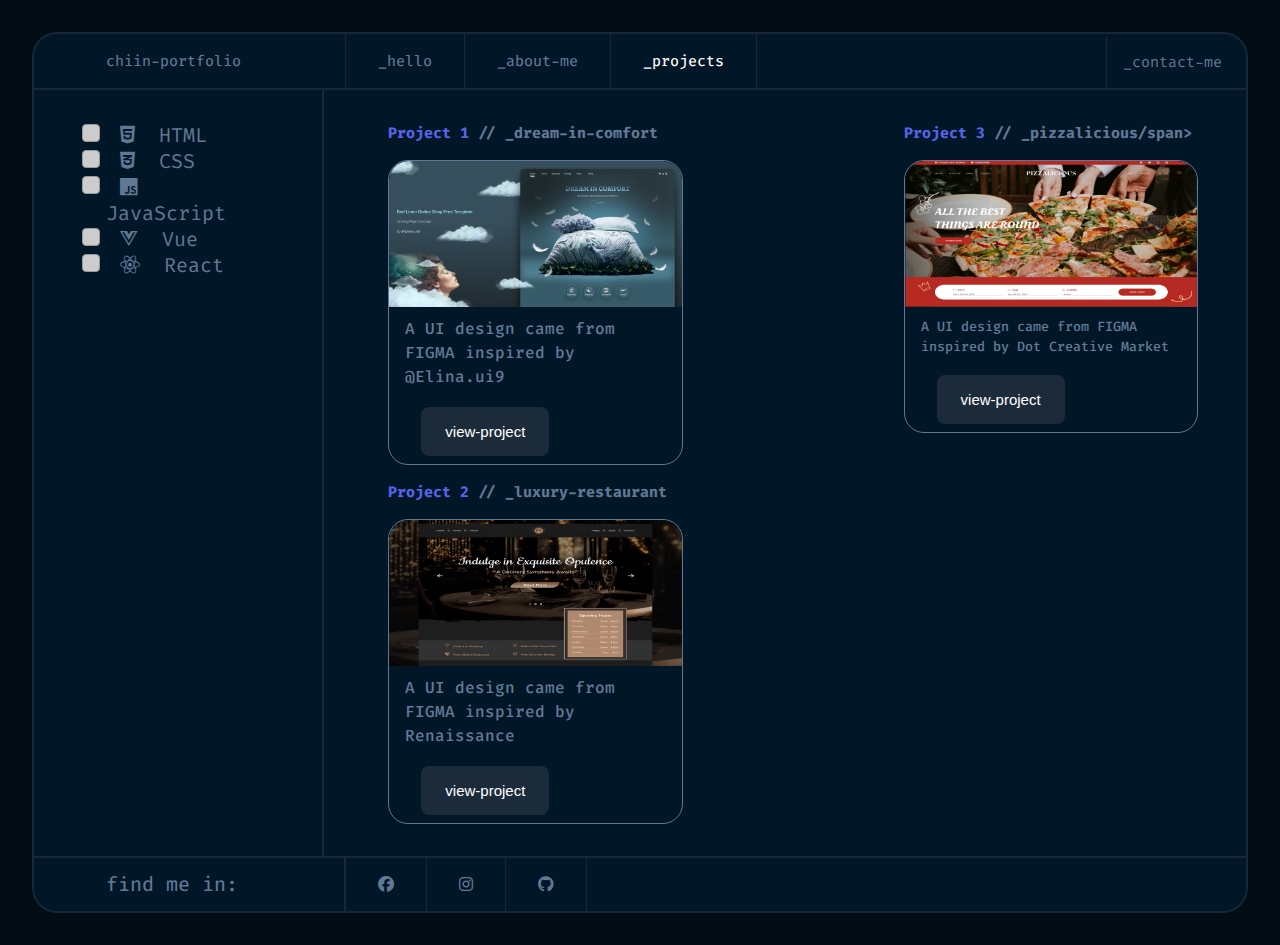
==== project.html @ 52f065c8 "first commit" ====
<!DOCTYPE html>
<html lang="en">
<head>
    <meta charset="UTF-8">
    <meta name="viewport" content="width=device-width, initial-scale=1.0">
    <title>Chiin</title>
    <link rel="stylesheet" href="project.css">

    <!-- Google Font -->
    <link rel="preconnect" href="https://fonts.googleapis.com">
    <link rel="preconnect" href="https://fonts.gstatic.com" crossorigin>
    <link href="https://fonts.googleapis.com/css2?family=Roboto+Mono:ital,wght@0,100..700;1,100..700&family=Roboto+Slab:wght@100..900&display=swap" rel="stylesheet">
    <link href="https://fonts.googleapis.com/css2?family=Fira+Code:wght@300..700&display=swap" rel="stylesheet">

    <link href='https://unpkg.com/boxicons@2.1.4/css/boxicons.min.css' rel='stylesheet'>

    <!-- Font Awesome -->
    <link rel="stylesheet" href="https://cdnjs.cloudflare.com/ajax/libs/font-awesome/6.5.2/css/all.min.css">

</head>
<body>

    <nav class="header">
        <nav class="container-navbar">
            <div class="logo-and-menu">
                <div class="logo"><a href="index.html">chiin-portfolio</a></div>
                <div class="menu-toggle" id="menu-icon">&#9776;</div>
            </div>
            <div class="navnar-bar">
                <ul class="nav-links" id="menu-items">
                    <li><a href="index.html">_hello</a></li>
                    <li><a href="about.html" >_about-me</a></li>
                    <li><a href="project.html" class="active">_projects</a></li>
                </ul>
            </div>
            <div class="contact" id="menu-contact">
                <a href="contact.html">_contact-me</a>
            </div>
        </nav>

        <nav class="container">
            <div class="sidebar">
                <input type="checkbox" id="html" class="sidebar-checkbox sidebar-container">&nbsp;&nbsp;<label for="html"><i class="fa-brands fa-html5"></i>&nbsp;&nbsp;HTML</label><br>
                <input type="checkbox" id="css" class="sidebar-checkbox sidebar-container">&nbsp;&nbsp;<label for="css"><i class="fa-brands fa-css3-alt"></i>&nbsp;&nbsp;CSS</label><br>
                <input type="checkbox" id="javascript" class="sidebar-checkbox sidebar-container">&nbsp;&nbsp;<label for="javascript"><i class="fa-brands fa-js"></i>&nbsp;&nbsp;JavaScript</label><br>
                <input type="checkbox" id="vue" class="sidebar-checkbox sidebar-container">&nbsp;&nbsp;<label for="vue"><i class="fa-brands fa-vuejs"></i>&nbsp;&nbsp;Vue</label><br>
                <input type="checkbox" id="react" class="sidebar-checkbox sidebar-container">&nbsp;&nbsp;<label for="react"><i class="fa-brands fa-react"></i>&nbsp;&nbsp;React</label><br>

            </div>
            <div class="content">
                <div id="html-content" style="display: block;">
                    <div class="html-project">
                        <div class="html-first">
                            <span class="title"><span style="color: #5565E8;">Project 1</span> // _dream-in-comfort</span>
                            <div class="html-detail">
                                <img src="images/1st-project.png" alt="">
                                <p>A UI design came from FIGMA inspired by @Elina.ui9</p>
                                <button><a href="https://dreams-mauve.vercel.app/" target="_blank">view-project</a></button>
                            </div>
                        </div>
                        <div class="html-first">
                            <span class="title"><span style="color: #5565E8;">Project 2</span> // _luxury-restaurant</span>
                            <div class="html-detail">
                                <img src="images/2nd-project.png" alt="">
                                <p>A UI design came from FIGMA inspired by Renaissance</p>
                                <button><a href="https://chiiiiiin.github.io/sushi/" target="_blank">view-project</a></button>
                            </div>
                        </div>
                    </div>
                    
                </div>
                <div id="css-content" style="display: none;">
                    <div class="html-project">
                        <div class="html-first">
                            <span class="title"><span style="color: #5565E8;">Project 1</span> // _dream-in-comfort</span>
                            <div class="html-detail">
                                <img src="images/1st-project.png" alt="">
                                <p>A UI design came from FIGMA inspired by @Elina.ui9</p>
                                <button><a href="https://dreams-mauve.vercel.app/" target="_blank">view-project</a></button>
                            </div>
                        </div>
                        <div class="html-first">
                            <span class="title"><span style="color: #5565E8;">Project 2</span> // _luxury-restaurant</span>
                            <div class="html-detail">
                                <img src="images/2nd-project.png" alt="">
                                <p>A UI design came from FIGMA inspired by Renaissance</p>
                                <button><a href="https://chiiiiiin.github.io/sushi/" target="_blank">view-project</a></button>
                            </div>
                        </div>

                    </div>
                </div>
                <div id="javascript-content" style="display: none;">
                    <div class="html-project">
                        <div class="html-first">
                            <span class="title"><span style="color: #5565E8;">Project 1</span> // _dream-in-comfort</span>
                            <div class="html-detail">
                                <img src="images/1st-project.png" alt="">
                                <p>A UI design came from FIGMA inspired by @Elina.ui9</p>
                                <button><a href="https://dreams-mauve.vercel.app/" target="_blank">view-project</a></button>
                            </div>
                        </div>
                        <div class="html-first">
                            <span class="title"><span style="color: #5565E8;">Project 2</span> // _luxury-restaurant</span>
                            <div class="html-detail">
                                <img src="images/2nd-project.png" alt="">
                                <p>A UI design came from FIGMA inspired by Renaissance</p>
                                <button><a href="https://chiiiiiin.github.io/sushi/" target="_blank">view-project</a></button>
                            </div>
                        </div>
                    </div>
                </div>
                <div id="vue-content" style="display: none;">
                    <p>No Available Yet</p>
                </div>
                <div id="react-content" style="display: block;">
                    <div class="html-project">
                        <div class="html-first">
                            <span class="title"><span style="color: #5565E8;">Project 3</span> // _pizzalicious/span>
                            <div class="html-detail">
                                <img src="images/3rd-project.png" alt="">
                                <p class="react-para">A UI design came from FIGMA inspired by Dot Creative Market</p>
                                <button><a href="https://chiiiiiin.github.io/pizzalicious/" target="_blank">view-project</a></button>
                            </div>
                        </div>
                    </div>
                </div>
            </div>
        </nav>

        <nav class="footer">
            <div class="footer-detail">
                <div class="footer-find">
                    <p style="font-size: 20px;">find me in:</p>
                </div>
                <div class="footer-image">
                    <a href="https://www.facebook.com/chrisanthony.canal.37" target="_blank"><i class="fa-brands fa-facebook" style="color: #5F7994"></i></a>
                </div>
                <div class="footer-image">
                    <a href="https://www.instagram.com/chiin00125/" target="_blank"><i class="fa-brands fa-instagram"  style="color: #5F7994;"></i></a>
                </div>
                <div class="footer-image">
                    <a href="https://github.com/chiiiiiin" target="_blank"><i class="fa-brands fa-github" style="color: #5F7994"></i></a>
                </div>
            </div>
        </nav>
    </nav>
<script src="script.js"></script>
</body>
</html>
---- project.css ----
:root {
    --bg: #010C15;
    --bg-inside: #011627;
    --border: #172737;
    --color: #5F7994;
}


* {
    margin: 0;
    padding: 0;
    box-sizing: border-box;
}

body{
    margin: 0;
    padding: 0;
    background-color: var(--bg);
    color: var(--color);
    font-family: "Fira Code", monospace;
    width: 100%;
    height: auto;
}

.header{
    margin: 2rem;
    padding: 0rem;
    border-radius: 25px;
    border: 2px solid var(--border);
    background-color: var(--bg-inside);
}

.container-navbar{
    display: flex;
    justify-content: space-between;
    align-items: center;
    border-bottom: 2px solid var(--border);
    padding: 0rem 2rem 0rem 2rem;
}

.logo-and-menu{
    padding: 1rem;
    border-right: 1px solid var(--border) ;
    width: 20vw;
}

.logo-and-menu .logo a{
    font-weight: 450;
    font-size: 16px;
    line-height: 21px;
    cursor: pointer;
    text-decoration: none;
    color: var(--color);
}

.nav-links{
    display: flex;
    align-items: center;
    text-decoration: none;
    list-style-type: none;
    
}

.nav-links li{
    border-right: 1px solid var(--border) ;
    padding: 1rem 3rem;
}

.nav-links li a{
    color: var(--color);
    text-decoration: none;
    font-weight: 450;
    font-size: 16px;
    line-height: 21px;
}

.nav-links .active{
    color: #fff;
}

.navnar-bar{
    flex: 1;
}

.menu-toggle{
    display: none;
}

.contact a{
    border-left: 1px solid var(--border) ;
    padding: 1rem 2rem;
    text-decoration: none;
    color: var(--color);
}

.container{
    margin: 0;
    padding: 0;
    width: 100%;
    height: 80vh;
    display: flex;
    justify-content:flex-start;
}

.container .sidebar{
    border-right: 2px solid var(--border) ;
    width: 21.7vw;
    padding: 2rem 3rem;
    height: 80vh;
}

.container label{
    font-style: normal;
    font-weight: 400;
    font-size: 22px;
   
}

.sidebar-checkbox {
    width: 20px;
    height: 20px;
    /* Hide the default checkbox */
    -webkit-appearance: none;
    -moz-appearance: none;
    appearance: none;
    /* Use custom background for the checkbox */
    background-color: #ccc;
    border: 1px solid #999;
    border-radius: 4px;
    /* Positioning to ensure it looks like a checkbox */
    position: relative;
}

/* Custom appearance of checkbox when checked */
.sidebar-checkbox:checked {
    background-color: var(--color); /* Change color when checked */
}

/* Styling the checkmark */
.sidebar-checkbox:checked::before {
    content: '\2713'; /* Unicode for checkmark */
    font-size: 14px; /* Adjust size of checkmark */
    color: #fff; /* Color of checkmark */
    position: absolute; /* Position checkmark */
    top: 50%; /* Center vertically */
    left: 50%; /* Center horizontally */
    transform: translate(-50%, -50%); /* Center the checkmark precisely */
}

.container .content{
    padding: 2rem 3rem;
    display: flex;
}

.html-project{
    display: flex;
    flex-wrap: wrap;
    gap: 1rem;
    margin-left: 1rem;
}

.html-detail{
    border: 1px solid var(--color);
    border-radius: 20px;
    display: flex;
    flex-direction: column;
    width: 20vw;
    height: auto;
    gap: 20px;
    margin-top: 1rem;
}


.html-first .title{
    font-weight: 700;
    font-size: 16px;
    line-height: 21px;
}

.html-detail img{
    width: 100%;
    max-width: 100%;
    height: auto;
    border-radius: 20px 20px 0 0;
}

.html-detail p{
    font-weight: 450;
    font-size: 18px;
    line-height: 150%;
    color: #607B96;
    padding: 0 2rem;
}

.html-detail .react-para{
    font-weight: 450;
    font-size: 17px;
    line-height: 150%;
    color: #607B96;
    padding: 0 2rem;
}

.html-detail button {
    margin: 1rem 2rem;
    width: 7vw;
    padding: 1rem 0.2rem;
    align-items: center;
    background: #1C2B3A;
    border-radius: 8px;
    border: none;
    color: #fff;
    font-weight: 500;
    font-size: 15px;
    cursor: pointer;
}

.html-detail button a {
    text-decoration: none; /* Remove underline decoration */
    color: inherit; /* Inherit color from parent button */
}


.footer{
    padding: 0;
    margin: 0;
    width: 100%;
    border-top: 2px solid var(--border);
}

.footer-find p{
    font-weight: 450;
    font-size: 16px;
    line-height: 21px;
    cursor: pointer;
    text-decoration: none;
    color: var(--color);
}
.footer-image i{
    font-weight: 450;
    font-size: 16px;
    line-height: 21px;
    cursor: pointer;
}

.footer-detail{
        display: flex;
        justify-content: first baseline;
        align-items: center;
        padding: 0rem 2rem 0rem 2rem;
}


.footer-find{
    padding: 1rem;
    width: 20vw;
    border-right: 2px solid var(--border) ;
}
.footer-image{
    border-right: 1px solid var(--border) ;
    padding: 1rem 3rem;
}

/* Media */

@media screen and (min-width: 1225px) and (max-width: 1440px){

    /* Navbar Start */

    .container-navbar{
        border-bottom: 2px solid var(--border);
        padding: 0rem 0.5rem 0rem 3.5rem;
    }
    
    
    .logo-and-menu .logo a{
        font-size: 15px;
    }
    
    
    .nav-links li{
        padding: 1rem 2rem;
    }
    
    .nav-links li a{
        font-size: 15px;
    }
    
    .contact a{
        padding: 1rem 1rem;
        font-size: 15px;
    }

    /* Navbar End */

    /* Container Start */

    .container{
        height: auto;
    }
    
    .container .sidebar{
        border-right: 2px solid var(--border) ;
        width: 24.6vw;
        padding: 2rem 3rem;
        height: auto;
    }
    
    .container label{
        font-size: 20px;
    }
    
    .sidebar-checkbox {
        width: 18px;
        height: 18px;

    }

    
    .content{
        padding: 2rem;
        width: auto;
        height: auto;
    }
    
    .html-detail{
        width: 23vw;
        gap: 10px;
        margin-top: 1rem;
    }

    .html-first .title{
        font-size: 15px;
    }
    
    
    .html-detail p{
        font-weight: 500;
        font-size: 16px;
        color: #607B96;
        padding: 0 1rem;
    }

    .html-detail .react-para{
        font-weight: 500;
        font-size: 13.4px;
        color: #607B96;
        padding: 0 1rem;
    }
    
    .html-detail button{
        margin: 0.5rem 2rem;
        width: 10vw;
        padding: 1rem 0.2rem;
        align-items: center;
        background: #1C2B3A;
        border-radius: 8px;
        border: none;
        color: #fff;
        font-weight: 500;
        font-size: 15px;
        cursor: pointer;
    }
    
    /* Container End */

    /* Footer Start */


    
    .footer-find p{
        font-weight: 450;
        font-size: 15px;
        line-height: 21px;
        cursor: pointer;
        text-decoration: none;
        color: var(--color);
    }
    .footer-image i{
        font-weight: 450;
        font-size: 16px;
        line-height: 21px;
        cursor: pointer;
    }
    
    .footer-detail{
        display: flex;
        justify-content: first baseline;
        align-items: center;
        padding: 0rem 0.5rem 0rem 3.5rem;
    }
    
    
    .footer-find{
        padding: 1rem;
        width: 20vw;
        border-right: 2px solid var(--border) ;
    }
    .footer-image{
        border-right: 1px solid var(--border) ;
        padding: 1rem 2rem;
    }

    /* Footer End */

}

@media screen and (min-width: 1025px) and (max-width: 1224px){

    /* Navbar Start */

    .container-navbar{
        border-bottom: 2px solid var(--border);
        padding: 0rem 0.5rem 0rem 3rem;
    }
    
    
    .logo-and-menu .logo a{
        font-size: 14px;
    }
    
    
    .nav-links li{
        padding: 1rem 1.5rem;
    }
    
    .nav-links li a{
        font-size: 14px;
    }
    
    .contact a{
        padding: 1rem 1rem;
        font-size: 14px;
    }

    /* Navbar End */

    /* Container Start */

    .container{
        height: auto;
    }

    .container .sidebar{
        border-right: 2px solid var(--border) ;
        width: 24.3vw;
        padding: 2rem 2rem;
        height: 80vh;
    }
    
    .container label{
        font-size: 18px;
    }
    
    .sidebar-checkbox {
        width: 16px;
        height: 16px;

    }

    
    .content{
        padding: 2rem 3rem;
        width: auto;
        height: auto;
    }
    
    .html-detail{
        width: 23vw;
        gap: 10px;
        margin-top: 1rem;
    }

    .html-first .title{
        font-size: 12.5px;
        font-weight: 700;
    }
    
    
    .html-detail p{
        font-weight: 500;
        font-size: 13px;
        color: #607B96;
        padding: 0 1rem;
    }
    
    .html-detail .react-para{
        font-weight: 500;
        font-size: 12px;
        color: #607B96;
        padding: 0 1rem
    }
    
    .html-detail button{
        margin: 0.5rem 1.5rem;
        width: 10vw;
        padding: 1rem 0.2rem;
        align-items: center;
        background: #1C2B3A;
        border-radius: 8px;
        border: none;
        color: #fff;
        font-weight: 500;
        font-size: 13px;
        cursor: pointer;
    }
    
    /* Container End */

    /* Footer Start */

    .footer-find p{
        font-weight: 450;
        font-size: 14px;
        cursor: pointer;
        text-decoration: none;
        color: var(--color);
    }
    .footer-image i{
        font-weight: 450;
        font-size: 14px;
        cursor: pointer;
    }
    
    .footer-detail{
        padding: 0rem 0.5rem 0rem 3rem;
    }
    
    
    .footer-find{
        padding: 1rem;
        width: 20vw;
        border-right: 2px solid var(--border) ;
    }
    .footer-image{
        border-right: 1px solid var(--border) ;
        padding: 1rem 1.5rem;
    }

    /* Footer End */


}


@media screen and (min-width: 769px) and (max-width: 1024px){


    /* Navbar Start */

    .container-navbar{
        border-bottom: 2px solid var(--border);
        padding: 0rem 0.5rem 0rem 1rem;
    }
    
    
    .logo-and-menu .logo a{
        font-size: 13px;
    }
    
    
    .nav-links li{
        padding: 1rem 1rem;
    }
    
    .nav-links li a{
        font-size: 13px;
    }
    
    .contact a{
        padding: 1rem 1rem;
        font-size: 13px;
    }

    /* Navbar End */

    /* Container Start */

    .container{
        height: auto;
    }

    .container .sidebar{
        border-right: 2px solid var(--border) ;
        width: 22vw;
        padding: 2rem 0.5rem;
        height: 80vh;
    }
    
    .container label{
        font-size: 14px;
    }
    
    .sidebar-checkbox {
        width: 13px;
        height: 13px;

    }


    
    .html-detail{
        width: 27vw;
        gap: 10px;
        margin-top: 1rem;
        height: auto;
    }

    .html-first .title{
        font-size: 11.5px;
        font-weight: 500;
    }
    
    
    .html-detail p{
        font-weight: 500;
        font-size: 12px;
        color: #607B96;
        padding: 0 1rem;
    }

    .html-detail .react-para{
        font-weight: 500;
        font-size: 10px;
        color: #607B96;
        padding: 0 1rem
    }
    
    .html-detail button{
        margin: 0.5rem 1.5rem;
        width: 13vw;
        padding: 1rem 0.5rem;
        align-items: center;
        background: #1C2B3A;
        border-radius: 8px;
        border: none;
        color: #fff;
        font-weight: 700;
        font-size: 12px;
        cursor: pointer;
    }
    
    /* Container End */

   /* Footer Start */

   .footer-find > p {
        font-weight: 450;
        font-size: 13px !important;
        cursor: pointer;
        text-decoration: none;
        color: var(--color);
    }
    
    .footer-image i{
        font-weight: 450;
        font-size: 13px;
        cursor: pointer;
    }
    
    .footer-detail{
        padding: 0rem 0.5rem 0rem 1rem;
    }
    
    
    .footer-find{
        padding: 1rem;
        width: 20vw;
        border-right: 2px solid var(--border) ;
    }
    .footer-image{
        border-right: 1px solid var(--border) ;
        padding: 1rem 1.5rem;
    }


   /* Footer End */
    


}


@media screen and (min-width: 426px) and (max-width: 768px){

    .header{
        margin: 1rem;
        padding: 0rem;
        border-radius: 20px;
        border: 2px solid var(--border);
        background-color: var(--bg-inside);
    }

    /* Navbar End */

    
    .container-navbar{
        display: flex;
        justify-content: space-between;
        align-items: center;
        border-bottom: 2px solid var(--border);
        padding: 0rem 2rem 0rem 2rem;
    }
    
    .logo-and-menu{
        padding: 1rem 0rem;
        border-right: none;
        width: 100%;
        display: flex;
        justify-content:space-between;
    }    
    .logo-and-menu .logo a{
        font-weight: 450;
        font-size: 16px;
        line-height: 21px;
        cursor: pointer;
        text-decoration: none;
        color: var(--color);
        margin-left: -1rem;
    }

    .nav-links {
        list-style: none;
        padding: 0 ;
        margin: 0;
        position: absolute;
        left: 5%;
        right: 0;
        top: 10%;
        width: 91%;
        background: linear-gradient(50deg, rgba(1,22,39,1) 0%, rgba(79,112,142,0.3533788515406162) 100%);
        transform: translateX(-100%); /* Initially hide above */
        opacity: 0;
        pointer-events: none;
        transition: transform 0.3s ease, opacity 0.3s ease;
        display: flex;
        flex-wrap: wrap;
        z-index: 1000;
        gap: 1px;
        justify-items: center;
    }
    

    .nav-links.show-menu{
        transform: translateY(0); /* Show below header */
        opacity: 1;
        pointer-events: auto;
    }
    
    .nav-links.active {
        display: flex;
    }
    
    .nav-links li {
        padding: 15px 0;
        text-decoration: none;
        list-style-type: none;
        text-align: center;
        width: 100%;;
        margin:0;
    }
    
    .nav-links li a {
        text-decoration: none; /* Remove text decoration */
        color: inherit; /* Inherit text color from parent */
    }
    
    .menu-toggle {
        display: block;
        margin-right: -1rem;
        cursor: pointer;
        font-size: 20px;
    }
    
    
    
    .contact a{
        border-left: 1px solid var(--border) ;
        padding: 1rem 2rem;
        text-decoration: none;
        color: var(--color);
        display: none;
    }

    /* Navbar End */

    /* Container Start */



    .container-flex{
        display: flex;
        flex-direction: column;
        width: auto;
    }

    .container-side{
        border-bottom: 2px solid var(--border);
        border-right: none;
    }

    .container-flex{
        height: auto;
    }
    .sidebar-image {
        display: none;
    }
    
    .sidebar-link{
        width: 100%;
    } 

    
    .contact-second i{
        font-size: 13px;
    }
    
    .contact-second p{
        font-size: 13px;
        font-weight: 500;
        margin-top: -1rem;
    }
    

    .sidebar-item {
        font-size: 13px;
        padding: 0.5rem;
    }

    .sidebar-item a{
        text-decoration: none;
        list-style-type: none;
        color: #fff;
    }
    
    .sub-item{
        padding: 0.2rem;
    }
    

    .caret {

        font-size: 12px;
    }
    
    
    .content-num{
        display: none;
    }
    


    .content p{
        font-size: 13px;
        font-weight: 400;
        text-align: justify;
        padding: 1rem 1rem;
    }
    
    .html-detail .react-para{
        font-weight: 500;
        font-size: 13px;
        color: #607B96;
        padding: 0 2rem
    }
    
    .skills-container{
        padding: 0.5 2rem;
    }
    
    .skills{
        display: block;
        list-style-type: none;
        color: #fff;
        height: auto;
        padding: 1rem;
    }
    
    .skills-frontend h2{
        text-align: center;
    }
    
    .skills-button{
        display: grid;
        grid-template-columns: 1fr 1fr 1fr ;
        text-align: center;
        align-items: center;
        row-gap: 0.5rem;
    }
    
    .skills-button p{
        text-align: center;
    }

    .content-image{
        display: none;
    }

    #myimage{
        height:25px;
        width:25px;
    }
    
    #skill-title{
        text-align:center;
        font-size:17px;
        margin-bottom:2rem; 
        margin-top: 1rem;
    }
    
    /* Container End */

    /* Footer Start */


    
    .footer-find p{
        font-weight: 450;
        font-size: 10px;
        cursor: pointer;
        text-decoration: none;
        color: var(--color);
    }
    .footer-image i{
        font-weight: 450;
        font-size: 10px;
        cursor: pointer;
    }
    
    .footer-detail{
        padding: 0rem 0.2rem 0rem 1rem;
    }
    
    
    .footer-find{
        padding: 0.5rem;
        width: 21vw;
        border-right: 2px solid var(--border) ;
    }
    .footer-image{
        border-right: 1px solid var(--border) ;
        padding: 0.5rem 1.5rem;
    }

    /* Footer End */

}

@media screen and (min-width: 426px) and (max-width: 768px){

    .header{
        margin: 1rem;
        padding: 0rem;
        border-radius: 20px;
        border: 2px solid var(--border);
        background-color: var(--bg-inside);
    }

    /* Navbar End */
    
    .container-navbar{
        display: flex;
        justify-content: space-between;
        align-items: center;
        border-bottom: 2px solid var(--border);
        padding: 0rem 2rem 0rem 2rem;
    }
    
    .logo-and-menu{
        padding: 1rem 0rem;
        border-right: none;
        width: 100%;
        display: flex;
        justify-content:space-between;
    }    
    .logo-and-menu .logo a{
        font-weight: 450;
        font-size: 16px;
        line-height: 21px;
        cursor: pointer;
        text-decoration: none;
        color: var(--color);
        margin-left: -1rem;
    }

    .nav-links {
        list-style: none;
        padding: 0 ;
        margin: 0;
        position: absolute;
        left: 5%;
        right: 0;
        top: 10%;
        width: 91%;
        background: linear-gradient(50deg, rgba(1,22,39,1) 0%, rgba(79,112,142,0.3533788515406162) 100%);
        transform: translateX(-100%); /* Initially hide above */
        opacity: 0;
        pointer-events: none;
        transition: transform 0.3s ease, opacity 0.3s ease;
        display: flex;
        flex-wrap: wrap;
        z-index: 1000;
        gap: 1px;
        justify-items: center;
    }
    

    .nav-links.show-menu{
        transform: translateY(0); /* Show below header */
        opacity: 1;
        pointer-events: auto;
    }
    
    .nav-links.active {
        display: flex;
    }
    
    .nav-links li {
        padding: 15px 0;
        text-decoration: none;
        list-style-type: none;
        text-align: center;
        width: 100%;;
        margin:0;
    }
    
    .nav-links li a {
        text-decoration: none; /* Remove text decoration */
        color: inherit; /* Inherit text color from parent */
    }
    
    .menu-toggle {
        display: block;
        margin-right: -1rem;
        cursor: pointer;
        font-size: 20px;
    }
    
    
    
    .contact a{
        border-left: 1px solid var(--border) ;
        padding: 1rem 2rem;
        text-decoration: none;
        color: var(--color);
        display: none;
    }

    /* Navbar End */

    /* Container Start */

    .container{
        margin: 0;
        padding: 0;
        width: 100%;
        height: auto;
        display: flex;
        flex-direction: column;
    }
    
    .container .sidebar{
        border-bottom: 2px solid var(--border) ;
        border-right: none;
        width: 100%;
        padding: 1rem;
        height: auto;
    }
    
    .container label{
        font-style: normal;
        font-weight: 400;
        font-size: 20px;
       
    }
    
    .sidebar-checkbox {
        width: 18px;
        height: 18px;
    }
    
    
    .content{
        padding: 2rem;
        width: auto;
        height: auto;
        flex-wrap: wrap;
    }

    .html-detail{
        border: 1px solid var(--color);
        border-radius: 20px;
        display: flex;
        flex-direction: column;
        width: 50vw;
        height: auto;
        gap: 10px;
        margin-top: 0.5rem;
    }
    .html-first .title{
        font-weight: 700;
        font-size: 12px;
        line-height: 21px;
    }
    
    .html-detail img{
        width: 100%;
        max-width: 100%;
        height: auto;
        border-radius: 20px 20px 0 0;
    }
    
    .html-detail p{
        font-weight: 450;
        font-size: 13px;
        line-height: 150%;
        color: #607B96;
        padding: 0 2rem;
        text-align: left;
    }
    
    .html-detail button{
        margin: 0.5rem 2rem;
        width: 22vw;
        padding: 1rem 0.2rem;
        align-items: center;
        background: #1C2B3A;
        border-radius: 8px;
        border: none;
        color: #fff;
        font-weight: 500;
        font-size: 13px;
        cursor: pointer;
    }
    
    /* Container End */

    /* Footer Start */


    
    .footer-find p{
        font-weight: 450;
        font-size: 10px !important;
        cursor: pointer;
        text-decoration: none;
        color: var(--color);
    }
    .footer-image i{
        font-weight: 450;
        font-size: 10px;
        cursor: pointer;
    }
    
    .footer-detail{
        padding: 0rem 0.2rem 0rem 1rem;
    }
    
    
    .footer-find{
        padding: 0.5rem;
        width: 21vw;
        border-right: 2px solid var(--border) ;
    }
    .footer-image{
        border-right: 1px solid var(--border) ;
        padding: 0.5rem 1.5rem;
    }

    /* Footer End */

}


@media screen and (max-width: 425px){
    
    .header{
        margin: 1rem;
        padding: 0rem;
        border-radius: 20px;
        border: 2px solid var(--border);
        background-color: var(--bg-inside);
    }

    /* Navbar End */
    
    .container-navbar{
        display: flex;
        justify-content: space-between;
        align-items: center;
        border-bottom: 2px solid var(--border);
        padding: 0rem 2rem 0rem 2rem;
    }
    
    .logo-and-menu{
        padding: 0.5rem 0rem;
        border-right: none;
        width: 100%;
        display: flex;
        justify-content:space-between;
    }    
    .logo-and-menu .logo a{
        font-weight: 450;
        font-size: 14px;
        line-height: 21px;
        cursor: pointer;
        text-decoration: none;
        color: var(--color);
        margin-left: -1rem;
    }

    .nav-links {
        list-style: none;
        padding: 0 ;
        margin: 0;
        position: absolute;
        left: 5%;
        right: 0;
        top: 7%;
        width: 90%;
        background: linear-gradient(50deg, rgba(1,22,39,1) 0%, rgba(79,112,142,0.3533788515406162) 100%);
        transform: translateX(-100%); /* Initially hide above */
        opacity: 0;
        pointer-events: none;
        transition: transform 0.3s ease, opacity 0.3s ease;
        display: flex;
        flex-wrap: wrap;
        z-index: 1000;
        gap: 1px;
        justify-items: center;
    }
    

    .nav-links.show-menu{
        transform: translateY(0); /* Show below header */
        opacity: 1;
        pointer-events: auto;
    }
    
    .nav-links.active {
        display: flex;
    }
    
    .nav-links li {
        padding: 15px 0;
        text-decoration: none;
        list-style-type: none;
        text-align: center;
        width: 100%;;
        margin:0;
    }
    
    .nav-links li a {
        text-decoration: none; /* Remove text decoration */
        color: inherit; /* Inherit text color from parent */
    }
    
    .menu-toggle {
        display: block;
        margin-right: -1rem;
        cursor: pointer;
        font-size: 15px;
    }
    
    
    
    .contact a{
        display: none;
    }

    /* Navbar End */

    /* Container Start */

    .container{
        margin: 0;
        padding: 0;
        width: 100%;
        height: auto;
        display: flex;
        flex-direction: column;
    }
    
    .container .sidebar{
        border-bottom: 2px solid var(--border) ;
        border-right: none;
        width: 100%;
        padding: 1rem;
        height: auto;
    }
    
    .container label{
        font-style: normal;
        font-weight: 400;
        font-size: 18px;
       
    }
    
    .sidebar-checkbox {
        width: 16px;
        height: 16px;
    }
    
    
    .content{
        padding: 0.5rem;
        width: auto;
        height: auto;
        flex-wrap: wrap;
    }

    .html-detail{
        border: 1px solid var(--color);
        border-radius: 20px;
        display: flex;
        flex-direction: column;
        width: 45vw;
        height: auto;
        gap: 10px;
        margin-top: 0.5rem;
    }
    .html-first .title{
        font-weight: 700;
        font-size: 10px;
        line-height: 21px;
    }
    
    .html-detail img{
        width: 100%;
        max-width: 100%;
        height: auto;
        border-radius: 20px 20px 0 0;
    }
    
    .html-detail p{
        font-weight: 450;
        font-size: 11px;
        line-height: 150%;
        color: #607B96;
        padding: 0 1rem;
        text-align: left;
    }

    .html-detail .react-para{
        font-weight: 450;
        font-size: 11px;
        line-height: 150%;
        color: #607B96;
        padding: 0 1rem;
        text-align: left;
    }
    
    .html-detail button{
        margin: 0.5rem 1rem;
        width: 22vw;
        padding: 1rem 0.2rem;
        align-items: center;
        background: #1C2B3A;
        border-radius: 8px;
        border: none;
        color: #fff;
        font-weight: 500;
        font-size: 11px;
        cursor: pointer;
    }
    
    /* Container End */

    /* Footer Start */


    
    .footer-find p{
        font-weight: 300;
        font-size: 9px !important;
        cursor: pointer;
        text-decoration: none;
        color: var(--color);
    }
    .footer-image i{
        font-weight: 300;
        font-size: 10px;
        cursor: pointer;
    }
    
    .footer-detail{
        display: flex;
        justify-content: space-between;
        padding: 0  ;
    }
    
    
    .footer-find{
        padding: 0.5rem;
        width: 25vw;
        border-right: 2px solid var(--border) ;
    }
    .footer-image{
        border-right:none;
        padding: 0.5rem 1.5rem;
    }

    /* Footer End */

}
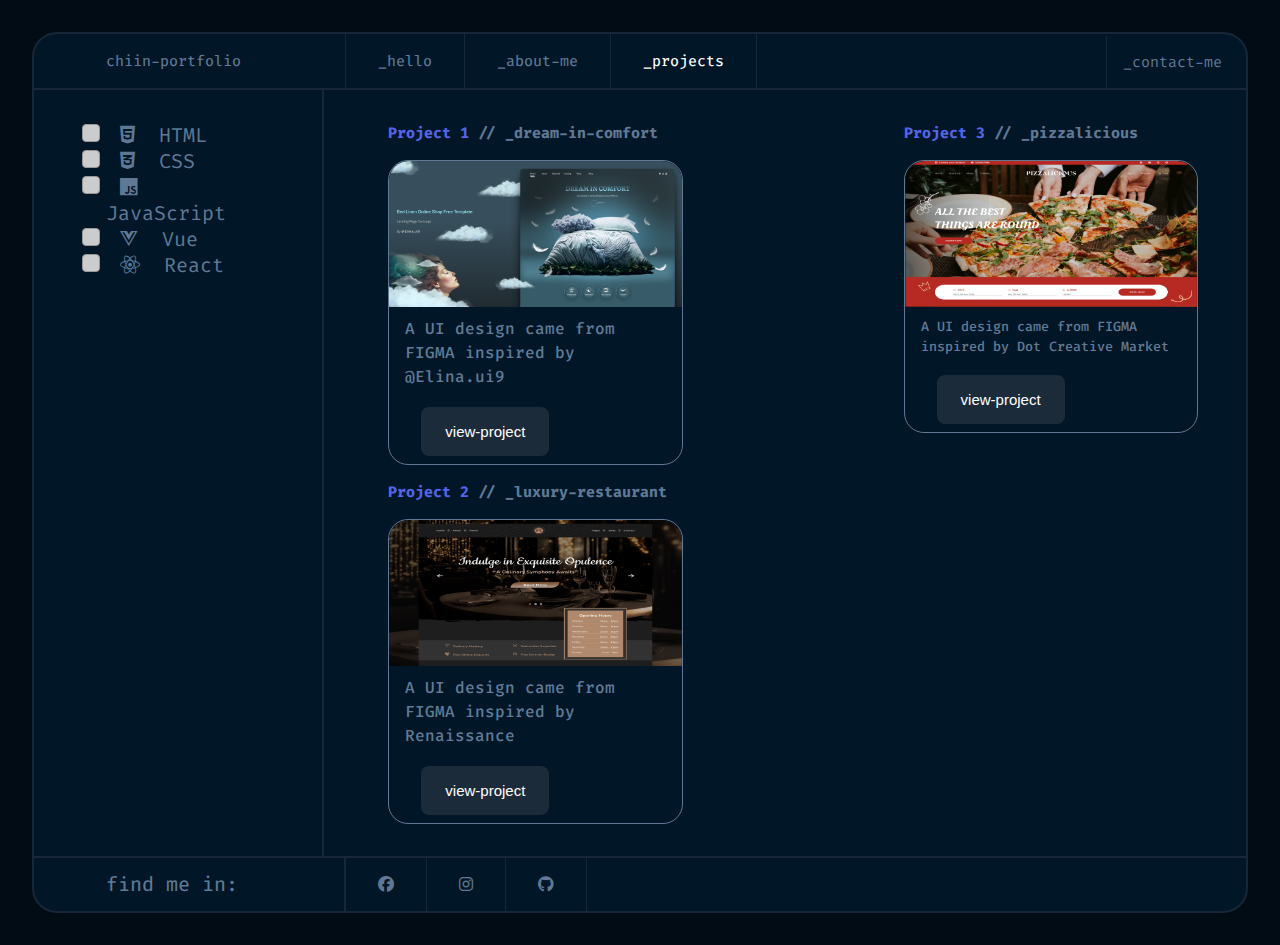
==== commit 3cd61bfd: "first commit" ====
--- a/project.html
+++ b/project.html
@@ -116,7 +116,7 @@
                 <div id="react-content" style="display: block;">
                     <div class="html-project">
                         <div class="html-first">
-                            <span class="title"><span style="color: #5565E8;">Project 3</span> // _pizzalicious/span>
+                            <span class="title"><span style="color: #5565E8;">Project 3</span> // _pizzalicious</span>
                             <div class="html-detail">
                                 <img src="images/3rd-project.png" alt="">
                                 <p class="react-para">A UI design came from FIGMA inspired by Dot Creative Market</p>
